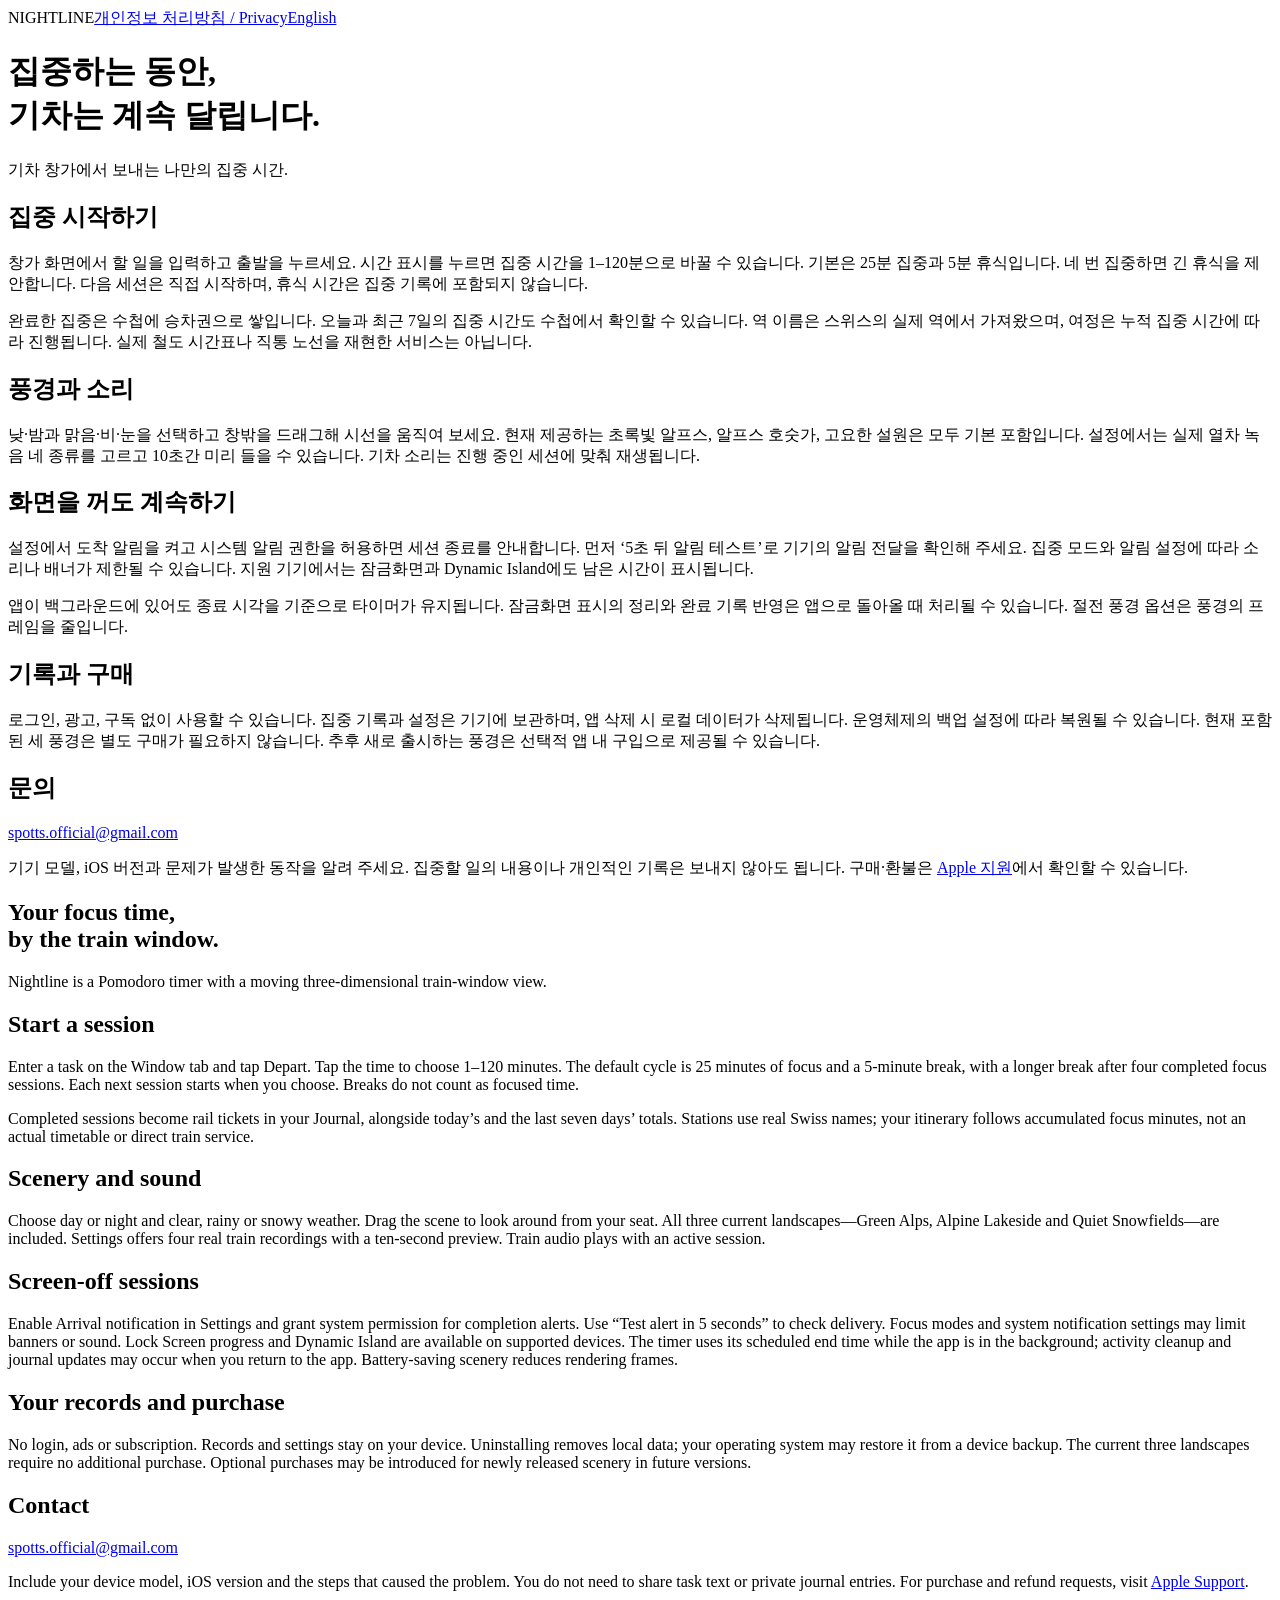
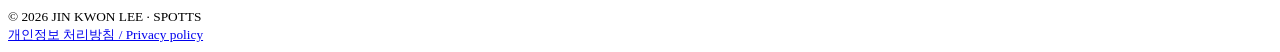
==== index.html @ 092b3490 "Publish Nightline support and privacy information" ====
<!doctype html>
<html lang="ko"><head><meta charset="utf-8"><meta name="viewport" content="width=device-width,initial-scale=1"><meta name="description" content="Nightline — a train-window Pomodoro timer. Help, support and privacy information."><title>Nightline · Help & support</title><link rel="stylesheet" href="style.css"></head><body><main>
<nav><span class="brand">NIGHTLINE</span><a href="privacy.html">개인정보 처리방침 / Privacy</a><a href="#english">English</a></nav>
<h1>집중하는 동안,<br>기차는 계속 달립니다.</h1><p class="lead">기차 창가에서 보내는 나만의 집중 시간.</p>
<section><h2>집중 시작하기</h2><p>창가 화면에서 할 일을 입력하고 출발을 누르세요. 시간 표시를 누르면 집중 시간을 1–120분으로 바꿀 수 있습니다. 기본은 25분 집중과 5분 휴식입니다. 네 번 집중하면 긴 휴식을 제안합니다. 다음 세션은 직접 시작하며, 휴식 시간은 집중 기록에 포함되지 않습니다.</p><p>완료한 집중은 수첩에 승차권으로 쌓입니다. 오늘과 최근 7일의 집중 시간도 수첩에서 확인할 수 있습니다. 역 이름은 스위스의 실제 역에서 가져왔으며, 여정은 누적 집중 시간에 따라 진행됩니다. 실제 철도 시간표나 직통 노선을 재현한 서비스는 아닙니다.</p></section>
<section><h2>풍경과 소리</h2><p>낮·밤과 맑음·비·눈을 선택하고 창밖을 드래그해 시선을 움직여 보세요. 현재 제공하는 초록빛 알프스, 알프스 호숫가, 고요한 설원은 모두 기본 포함입니다. 설정에서는 실제 열차 녹음 네 종류를 고르고 10초간 미리 들을 수 있습니다. 기차 소리는 진행 중인 세션에 맞춰 재생됩니다.</p></section>
<section><h2>화면을 꺼도 계속하기</h2><p>설정에서 도착 알림을 켜고 시스템 알림 권한을 허용하면 세션 종료를 안내합니다. 먼저 ‘5초 뒤 알림 테스트’로 기기의 알림 전달을 확인해 주세요. 집중 모드와 알림 설정에 따라 소리나 배너가 제한될 수 있습니다. 지원 기기에서는 잠금화면과 Dynamic Island에도 남은 시간이 표시됩니다.</p><p>앱이 백그라운드에 있어도 종료 시각을 기준으로 타이머가 유지됩니다. 잠금화면 표시의 정리와 완료 기록 반영은 앱으로 돌아올 때 처리될 수 있습니다. 절전 풍경 옵션은 풍경의 프레임을 줄입니다.</p></section>
<section><h2>기록과 구매</h2><p>로그인, 광고, 구독 없이 사용할 수 있습니다. 집중 기록과 설정은 기기에 보관하며, 앱 삭제 시 로컬 데이터가 삭제됩니다. 운영체제의 백업 설정에 따라 복원될 수 있습니다. 현재 포함된 세 풍경은 별도 구매가 필요하지 않습니다. 추후 새로 출시하는 풍경은 선택적 앱 내 구입으로 제공될 수 있습니다.</p></section>
<section><h2>문의</h2><p><a href="mailto:spotts.official@gmail.com">spotts.official@gmail.com</a></p><p>기기 모델, iOS 버전과 문제가 발생한 동작을 알려 주세요. 집중할 일의 내용이나 개인적인 기록은 보내지 않아도 됩니다. 구매·환불은 <a href="https://support.apple.com/billing">Apple 지원</a>에서 확인할 수 있습니다.</p></section>
<section id="english" lang="en"><h1>Your focus time,<br>by the train window.</h1><p class="lead">Nightline is a Pomodoro timer with a moving three-dimensional train-window view.</p><h2>Start a session</h2><p>Enter a task on the Window tab and tap Depart. Tap the time to choose 1–120 minutes. The default cycle is 25 minutes of focus and a 5-minute break, with a longer break after four completed focus sessions. Each next session starts when you choose. Breaks do not count as focused time.</p><p>Completed sessions become rail tickets in your Journal, alongside today’s and the last seven days’ totals. Stations use real Swiss names; your itinerary follows accumulated focus minutes, not an actual timetable or direct train service.</p><h2>Scenery and sound</h2><p>Choose day or night and clear, rainy or snowy weather. Drag the scene to look around from your seat. All three current landscapes—Green Alps, Alpine Lakeside and Quiet Snowfields—are included. Settings offers four real train recordings with a ten-second preview. Train audio plays with an active session.</p><h2>Screen-off sessions</h2><p>Enable Arrival notification in Settings and grant system permission for completion alerts. Use “Test alert in 5 seconds” to check delivery. Focus modes and system notification settings may limit banners or sound. Lock Screen progress and Dynamic Island are available on supported devices. The timer uses its scheduled end time while the app is in the background; activity cleanup and journal updates may occur when you return to the app. Battery-saving scenery reduces rendering frames.</p><h2>Your records and purchase</h2><p>No login, ads or subscription. Records and settings stay on your device. Uninstalling removes local data; your operating system may restore it from a device backup. The current three landscapes require no additional purchase. Optional purchases may be introduced for newly released scenery in future versions.</p><h2>Contact</h2><p><a href="mailto:spotts.official@gmail.com">spotts.official@gmail.com</a></p><p>Include your device model, iOS version and the steps that caused the problem. You do not need to share task text or private journal entries. For purchase and refund requests, visit <a href="https://support.apple.com/billing">Apple Support</a>.</p></section>
<footer><small>© 2026 JIN KWON LEE · SPOTTS<br><a href="privacy.html">개인정보 처리방침 / Privacy policy</a></small></footer></main></body></html>
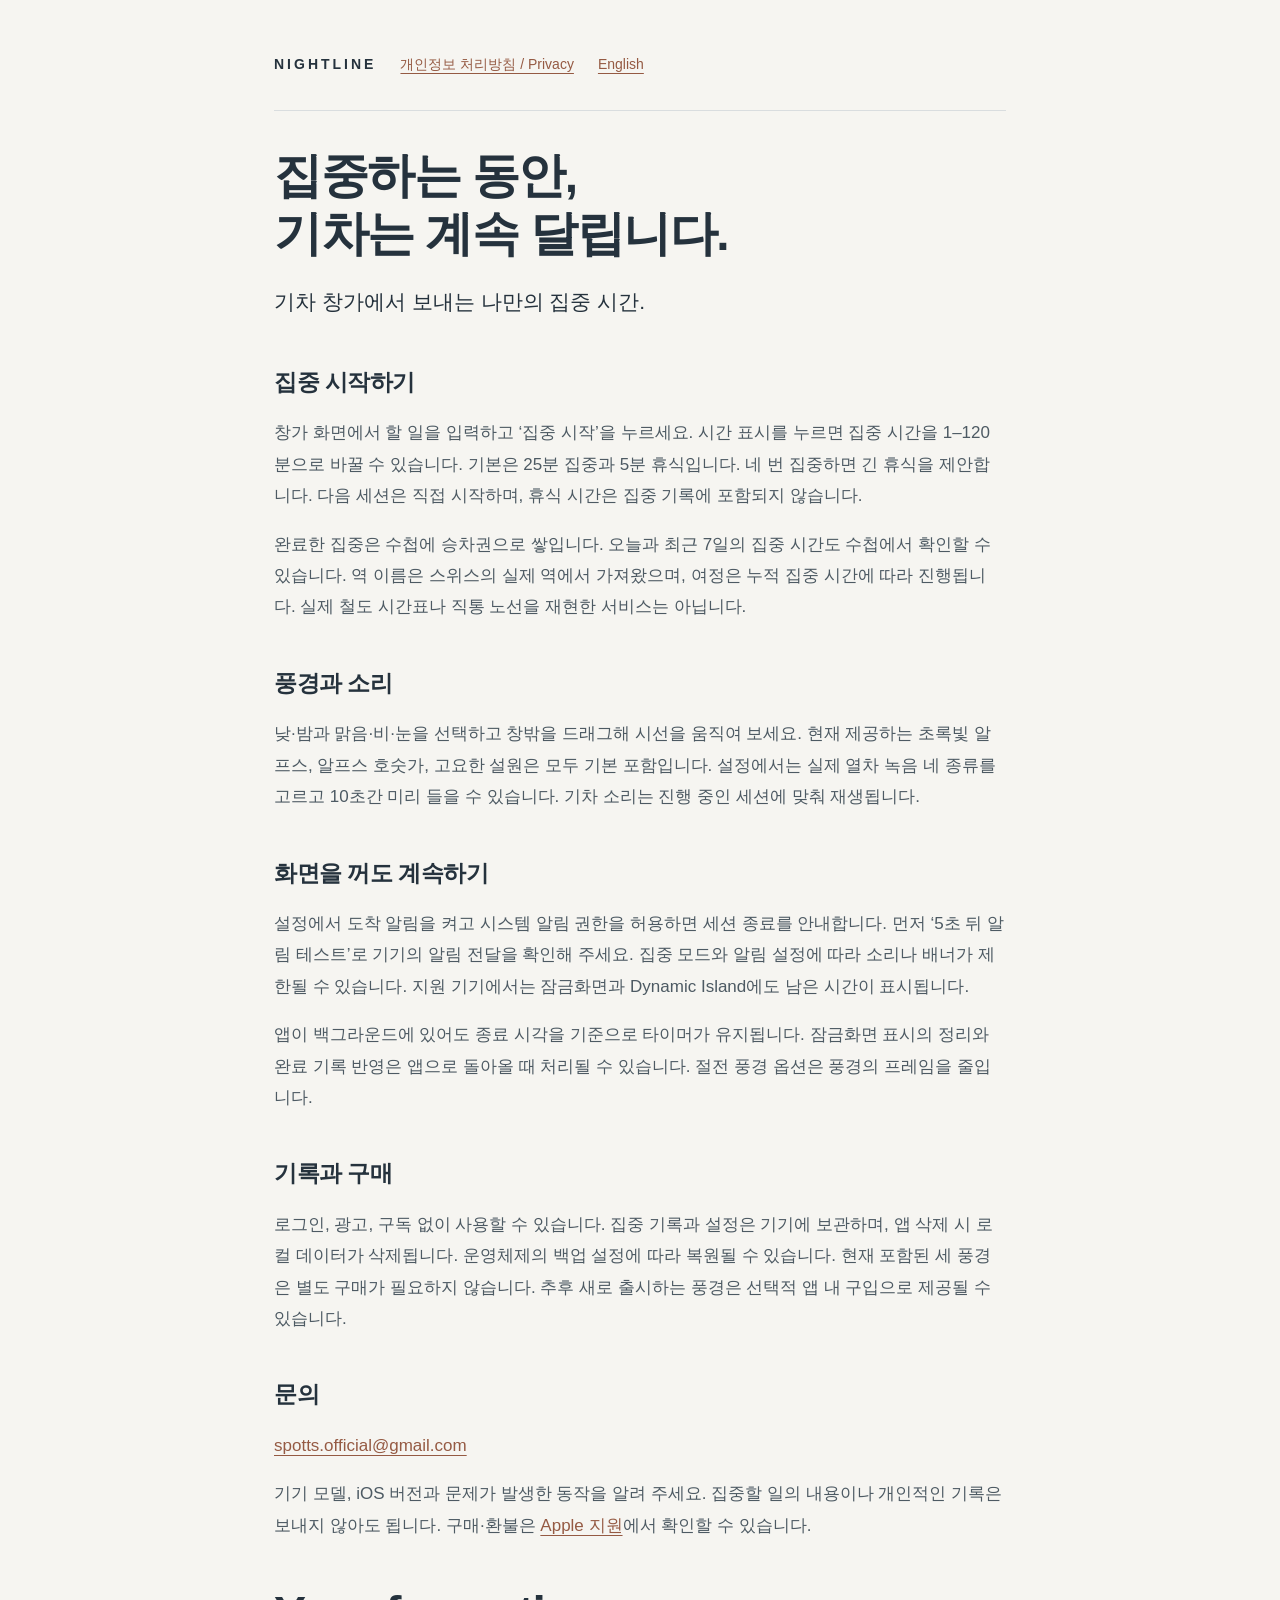
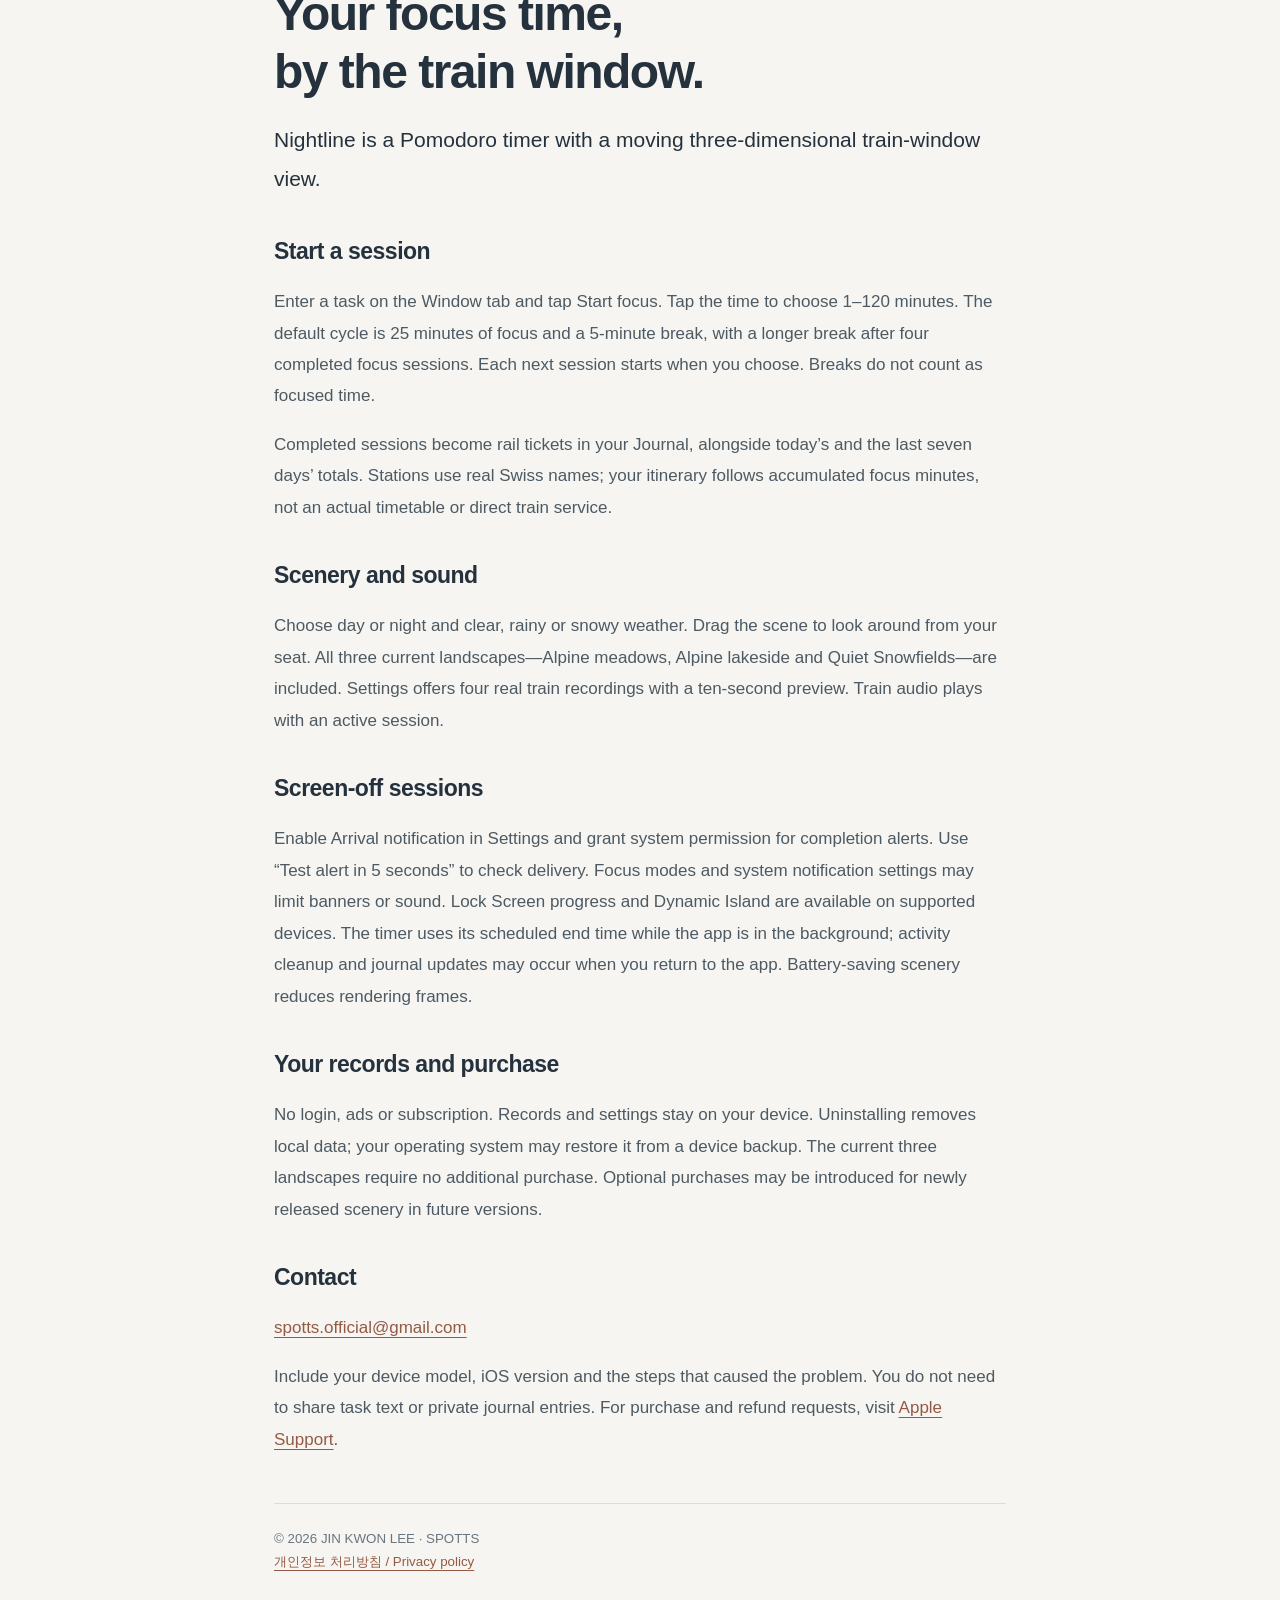
==== commit 996b78d6: "Match support instructions to the focus button labels" ====
--- a/index.html
+++ b/index.html
@@ -2,10 +2,10 @@
 <html lang="ko"><head><meta charset="utf-8"><meta name="viewport" content="width=device-width,initial-scale=1"><meta name="description" content="Nightline — a train-window Pomodoro timer. Help, support and privacy information."><title>Nightline · Help & support</title><link rel="stylesheet" href="style.css"></head><body><main>
 <nav><span class="brand">NIGHTLINE</span><a href="privacy.html">개인정보 처리방침 / Privacy</a><a href="#english">English</a></nav>
 <h1>집중하는 동안,<br>기차는 계속 달립니다.</h1><p class="lead">기차 창가에서 보내는 나만의 집중 시간.</p>
-<section><h2>집중 시작하기</h2><p>창가 화면에서 할 일을 입력하고 출발을 누르세요. 시간 표시를 누르면 집중 시간을 1–120분으로 바꿀 수 있습니다. 기본은 25분 집중과 5분 휴식입니다. 네 번 집중하면 긴 휴식을 제안합니다. 다음 세션은 직접 시작하며, 휴식 시간은 집중 기록에 포함되지 않습니다.</p><p>완료한 집중은 수첩에 승차권으로 쌓입니다. 오늘과 최근 7일의 집중 시간도 수첩에서 확인할 수 있습니다. 역 이름은 스위스의 실제 역에서 가져왔으며, 여정은 누적 집중 시간에 따라 진행됩니다. 실제 철도 시간표나 직통 노선을 재현한 서비스는 아닙니다.</p></section>
+<section><h2>집중 시작하기</h2><p>창가 화면에서 할 일을 입력하고 ‘집중 시작’을 누르세요. 시간 표시를 누르면 집중 시간을 1–120분으로 바꿀 수 있습니다. 기본은 25분 집중과 5분 휴식입니다. 네 번 집중하면 긴 휴식을 제안합니다. 다음 세션은 직접 시작하며, 휴식 시간은 집중 기록에 포함되지 않습니다.</p><p>완료한 집중은 수첩에 승차권으로 쌓입니다. 오늘과 최근 7일의 집중 시간도 수첩에서 확인할 수 있습니다. 역 이름은 스위스의 실제 역에서 가져왔으며, 여정은 누적 집중 시간에 따라 진행됩니다. 실제 철도 시간표나 직통 노선을 재현한 서비스는 아닙니다.</p></section>
 <section><h2>풍경과 소리</h2><p>낮·밤과 맑음·비·눈을 선택하고 창밖을 드래그해 시선을 움직여 보세요. 현재 제공하는 초록빛 알프스, 알프스 호숫가, 고요한 설원은 모두 기본 포함입니다. 설정에서는 실제 열차 녹음 네 종류를 고르고 10초간 미리 들을 수 있습니다. 기차 소리는 진행 중인 세션에 맞춰 재생됩니다.</p></section>
 <section><h2>화면을 꺼도 계속하기</h2><p>설정에서 도착 알림을 켜고 시스템 알림 권한을 허용하면 세션 종료를 안내합니다. 먼저 ‘5초 뒤 알림 테스트’로 기기의 알림 전달을 확인해 주세요. 집중 모드와 알림 설정에 따라 소리나 배너가 제한될 수 있습니다. 지원 기기에서는 잠금화면과 Dynamic Island에도 남은 시간이 표시됩니다.</p><p>앱이 백그라운드에 있어도 종료 시각을 기준으로 타이머가 유지됩니다. 잠금화면 표시의 정리와 완료 기록 반영은 앱으로 돌아올 때 처리될 수 있습니다. 절전 풍경 옵션은 풍경의 프레임을 줄입니다.</p></section>
 <section><h2>기록과 구매</h2><p>로그인, 광고, 구독 없이 사용할 수 있습니다. 집중 기록과 설정은 기기에 보관하며, 앱 삭제 시 로컬 데이터가 삭제됩니다. 운영체제의 백업 설정에 따라 복원될 수 있습니다. 현재 포함된 세 풍경은 별도 구매가 필요하지 않습니다. 추후 새로 출시하는 풍경은 선택적 앱 내 구입으로 제공될 수 있습니다.</p></section>
 <section><h2>문의</h2><p><a href="mailto:spotts.official@gmail.com">spotts.official@gmail.com</a></p><p>기기 모델, iOS 버전과 문제가 발생한 동작을 알려 주세요. 집중할 일의 내용이나 개인적인 기록은 보내지 않아도 됩니다. 구매·환불은 <a href="https://support.apple.com/billing">Apple 지원</a>에서 확인할 수 있습니다.</p></section>
-<section id="english" lang="en"><h1>Your focus time,<br>by the train window.</h1><p class="lead">Nightline is a Pomodoro timer with a moving three-dimensional train-window view.</p><h2>Start a session</h2><p>Enter a task on the Window tab and tap Depart. Tap the time to choose 1–120 minutes. The default cycle is 25 minutes of focus and a 5-minute break, with a longer break after four completed focus sessions. Each next session starts when you choose. Breaks do not count as focused time.</p><p>Completed sessions become rail tickets in your Journal, alongside today’s and the last seven days’ totals. Stations use real Swiss names; your itinerary follows accumulated focus minutes, not an actual timetable or direct train service.</p><h2>Scenery and sound</h2><p>Choose day or night and clear, rainy or snowy weather. Drag the scene to look around from your seat. All three current landscapes—Green Alps, Alpine Lakeside and Quiet Snowfields—are included. Settings offers four real train recordings with a ten-second preview. Train audio plays with an active session.</p><h2>Screen-off sessions</h2><p>Enable Arrival notification in Settings and grant system permission for completion alerts. Use “Test alert in 5 seconds” to check delivery. Focus modes and system notification settings may limit banners or sound. Lock Screen progress and Dynamic Island are available on supported devices. The timer uses its scheduled end time while the app is in the background; activity cleanup and journal updates may occur when you return to the app. Battery-saving scenery reduces rendering frames.</p><h2>Your records and purchase</h2><p>No login, ads or subscription. Records and settings stay on your device. Uninstalling removes local data; your operating system may restore it from a device backup. The current three landscapes require no additional purchase. Optional purchases may be introduced for newly released scenery in future versions.</p><h2>Contact</h2><p><a href="mailto:spotts.official@gmail.com">spotts.official@gmail.com</a></p><p>Include your device model, iOS version and the steps that caused the problem. You do not need to share task text or private journal entries. For purchase and refund requests, visit <a href="https://support.apple.com/billing">Apple Support</a>.</p></section>
+<section id="english" lang="en"><h1>Your focus time,<br>by the train window.</h1><p class="lead">Nightline is a Pomodoro timer with a moving three-dimensional train-window view.</p><h2>Start a session</h2><p>Enter a task on the Window tab and tap Start focus. Tap the time to choose 1–120 minutes. The default cycle is 25 minutes of focus and a 5-minute break, with a longer break after four completed focus sessions. Each next session starts when you choose. Breaks do not count as focused time.</p><p>Completed sessions become rail tickets in your Journal, alongside today’s and the last seven days’ totals. Stations use real Swiss names; your itinerary follows accumulated focus minutes, not an actual timetable or direct train service.</p><h2>Scenery and sound</h2><p>Choose day or night and clear, rainy or snowy weather. Drag the scene to look around from your seat. All three current landscapes—Alpine meadows, Alpine lakeside and Quiet Snowfields—are included. Settings offers four real train recordings with a ten-second preview. Train audio plays with an active session.</p><h2>Screen-off sessions</h2><p>Enable Arrival notification in Settings and grant system permission for completion alerts. Use “Test alert in 5 seconds” to check delivery. Focus modes and system notification settings may limit banners or sound. Lock Screen progress and Dynamic Island are available on supported devices. The timer uses its scheduled end time while the app is in the background; activity cleanup and journal updates may occur when you return to the app. Battery-saving scenery reduces rendering frames.</p><h2>Your records and purchase</h2><p>No login, ads or subscription. Records and settings stay on your device. Uninstalling removes local data; your operating system may restore it from a device backup. The current three landscapes require no additional purchase. Optional purchases may be introduced for newly released scenery in future versions.</p><h2>Contact</h2><p><a href="mailto:spotts.official@gmail.com">spotts.official@gmail.com</a></p><p>Include your device model, iOS version and the steps that caused the problem. You do not need to share task text or private journal entries. For purchase and refund requests, visit <a href="https://support.apple.com/billing">Apple Support</a>.</p></section>
 <footer><small>© 2026 JIN KWON LEE · SPOTTS<br><a href="privacy.html">개인정보 처리방침 / Privacy policy</a></small></footer></main></body></html>
--- a/style.css
+++ b/style.css
@@ -0,0 +1 @@
+:root{color-scheme:light;font-family:-apple-system,BlinkMacSystemFont,"Segoe UI",sans-serif;color:#25323d;background:#f6f5f1}*{box-sizing:border-box}body{margin:0}main{max-width:780px;margin:auto;padding:56px 24px 72px}nav{display:flex;flex-wrap:wrap;gap:24px;padding-bottom:36px;border-bottom:1px solid #d9dddf}a{color:#955a43;text-underline-offset:4px}nav a{font-size:14px}h1{font-size:clamp(32px,6vw,48px);letter-spacing:-1.5px;line-height:1.2;margin:36px 0 20px}h2{font-size:23px;line-height:1.4;letter-spacing:-.5px;margin-top:36px}p,li{font-size:17px;line-height:1.85;color:#4d5a63}section{margin-top:44px}small{color:#687680;line-height:1.7}.brand{font-size:14px;letter-spacing:3px;font-weight:700}.lead{font-size:21px;color:#25323d}footer{border-top:1px solid #d9dddf;margin-top:48px;padding-top:24px}.languages{margin-top:24px}li{margin-bottom:10px}
